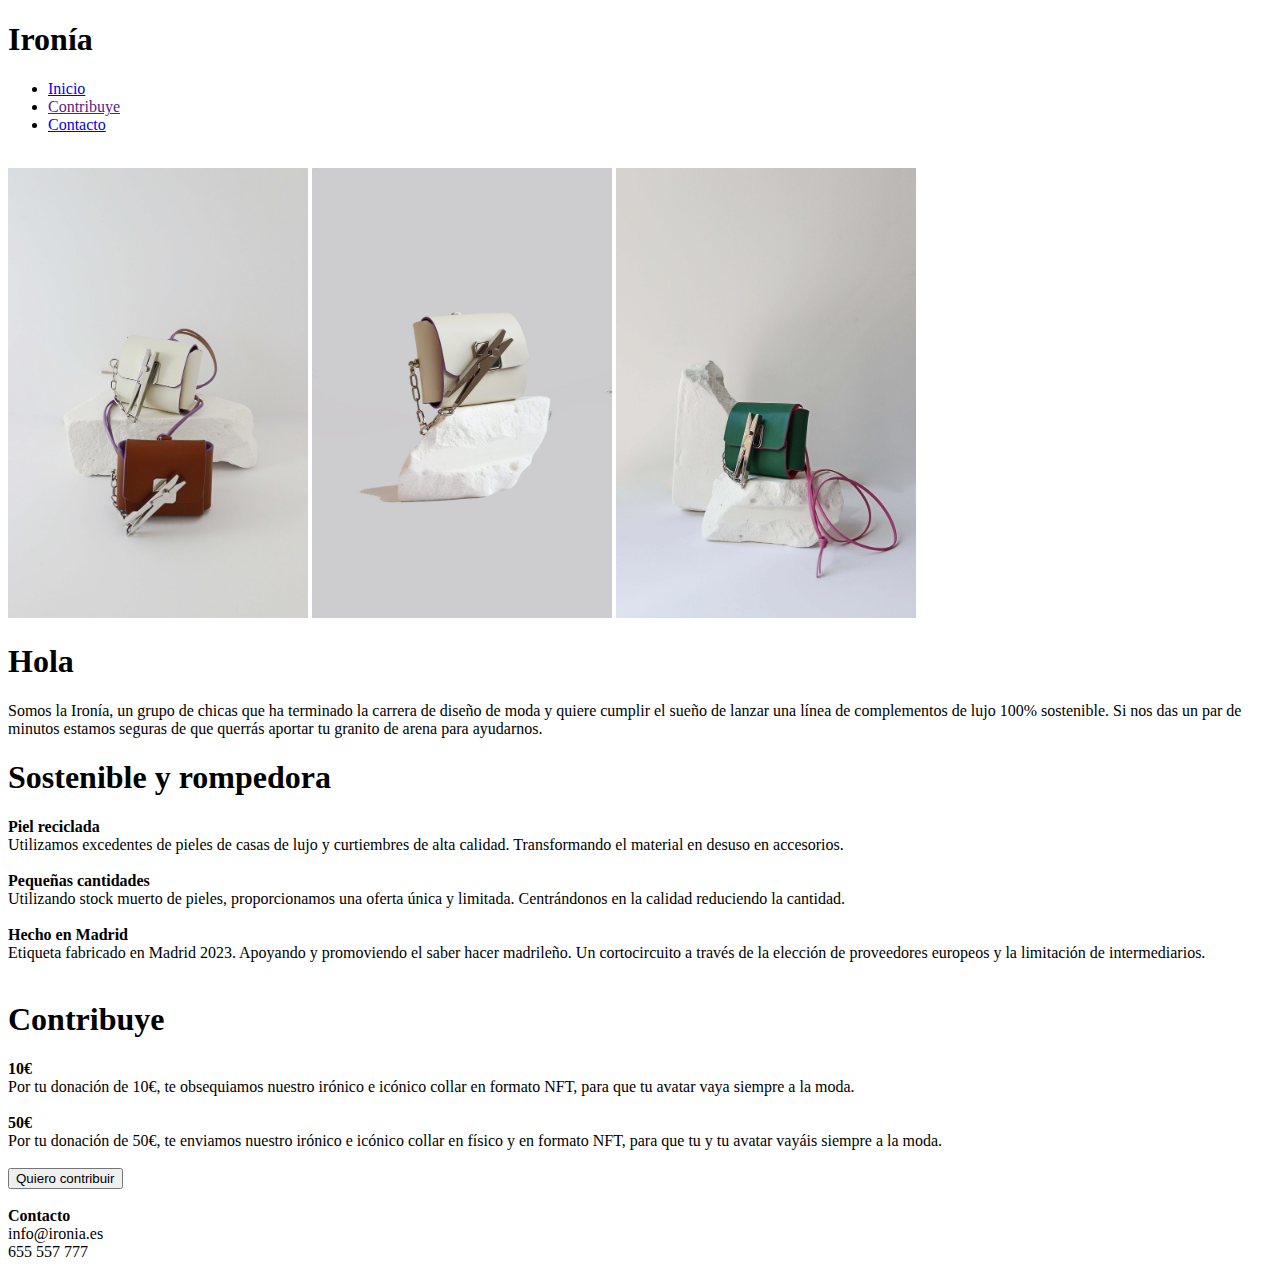
==== index.html @ 9334d18c "inicial crowd" ====
<!DOCTYPE html>
<html lang="es">
  <head>
    <meta charset="utf-8" />
    <link rel="icon" type="image/x-icon" href="/logo.jpg" />
    <title>Ironía</title>
    <link rel="stylesheet" href="styles.css">
  </head>

  <body>
    <header>
      <div class="subt"> <h1>Ironía </h1></div> 
      <nav>
        <ul>
          <li> <a href="#top"> Inicio </a> </li>
          <li> <a href="" target="_blank"> Contribuye </a> </li>
          <li> <a href="mailto:info@ironia.es"> Contacto</a> </li>
        </ul>
      </nav>
      <br/>
    </header>

    <main>
        <div class="fotos">
            <img src="/2.jpg" alt="2"/ width="300px">
            <img src="/3.jpg" alt="2"/ width="300px">
            <img src="/4.jpg" alt="2"/ width="300px">
        </div>

        <div class="hola">
            <h1>Hola</h1>
        </div>
        <div> Somos la Ironía, un grupo de chicas que ha terminado la carrera de diseño de moda y 
            quiere cumplir el sueño de lanzar una línea de complementos de lujo
            100% sostenible. Si nos das un par de minutos
            estamos seguras de que querrás aportar tu granito de arena para ayudarnos. </div>

        <div class="lema">
            <h1>Sostenible y rompedora</h1>
        </div>
        <div class="container1">
            <div class="rtb"> <b>Piel reciclada </b> </div>
            <div>  Utilizamos excedentes de pieles de casas de lujo y curtiembres de alta calidad. 
               Transformando el material en desuso en accesorios. </div>
            </br>
            <div class="rtb"> <b> Pequeñas cantidades </b> </div>
            <div>  Utilizando stock muerto de pieles, proporcionamos una oferta única y limitada.  
               Centrándonos en la calidad reduciendo la cantidad. </div>    
            </br>    
            <div class="rtb"> <b> Hecho en Madrid </b> </div>
            <div>  Etiqueta fabricado en Madrid 2023.
               Apoyando y promoviendo el saber hacer madrileño. Un cortocircuito a través de la elección 
               de proveedores europeos y la limitación de intermediarios.</div>
            </br>
        </div>

        <div> <h1>Contribuye</h1> </div>
        <div class="euro"> <b>10€ </b> </div>
        <div> Por tu donación de 10€, te obsequiamos nuestro irónico e icónico collar en formato NFT, 
            para que tu avatar vaya siempre a la moda.  </div>
        </br>
        <div class="euro"> <b>50€ </b> </div>
        <div> Por tu donación de 50€, te enviamos nuestro irónico e icónico collar en físico y en formato NFT, 
                para que tu y tu avatar vayáis siempre a la moda.  </div>    
        </br>
        <button onclick="/form.html"> Quiero contribuir </button>
        </br>
    </main>

    <footer>
    </br>
        <div> <b>Contacto </b>  </div>
        <div> info@ironia.es </div>
        <div> 655 557 777 </div>  
    </br>
    </footer>

    </body>
</html>
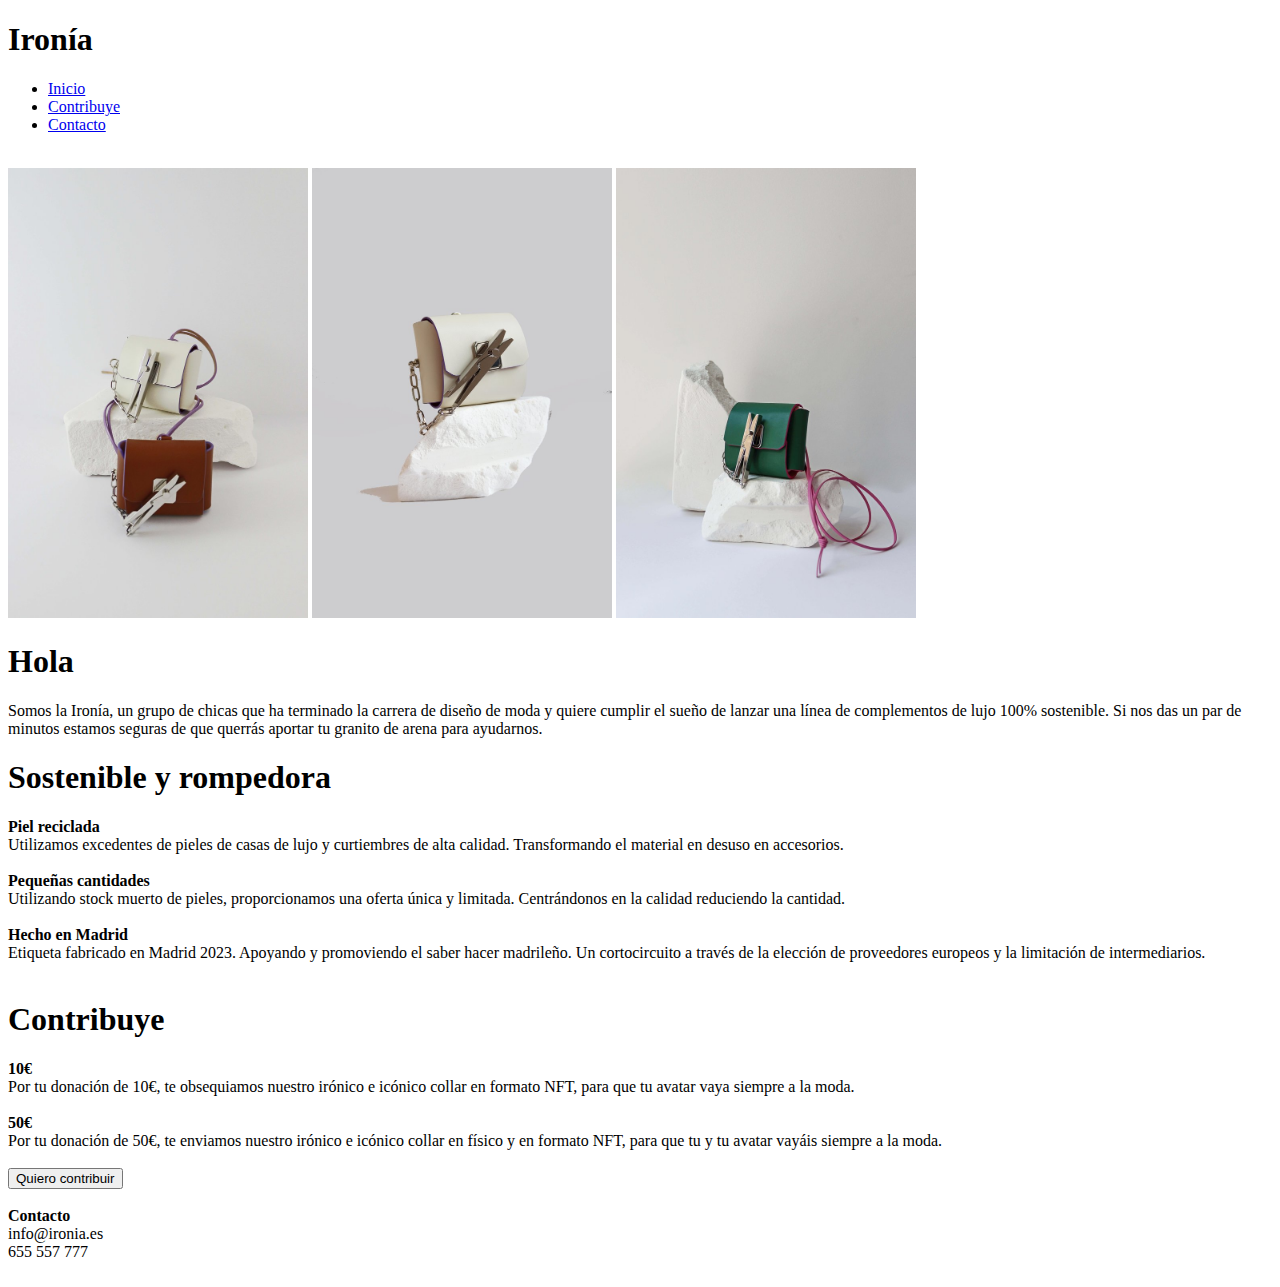
==== commit 32b52796: "ok" ====
--- a/index.html
+++ b/index.html
@@ -13,7 +13,7 @@
       <nav>
         <ul>
           <li> <a href="#top"> Inicio </a> </li>
-          <li> <a href="" target="_blank"> Contribuye </a> </li>
+          <li> <a href="/form.html" target="_blank"> Contribuye </a> </li>
           <li> <a href="mailto:info@ironia.es"> Contacto</a> </li>
         </ul>
       </nav>
@@ -63,7 +63,7 @@
         <div> Por tu donación de 50€, te enviamos nuestro irónico e icónico collar en físico y en formato NFT, 
                 para que tu y tu avatar vayáis siempre a la moda.  </div>    
         </br>
-        <button onclick="/form.html"> Quiero contribuir </button>
+        <a href="/form.html"> <button> Quiero contribuir </button> </a>
         </br>
     </main>
 
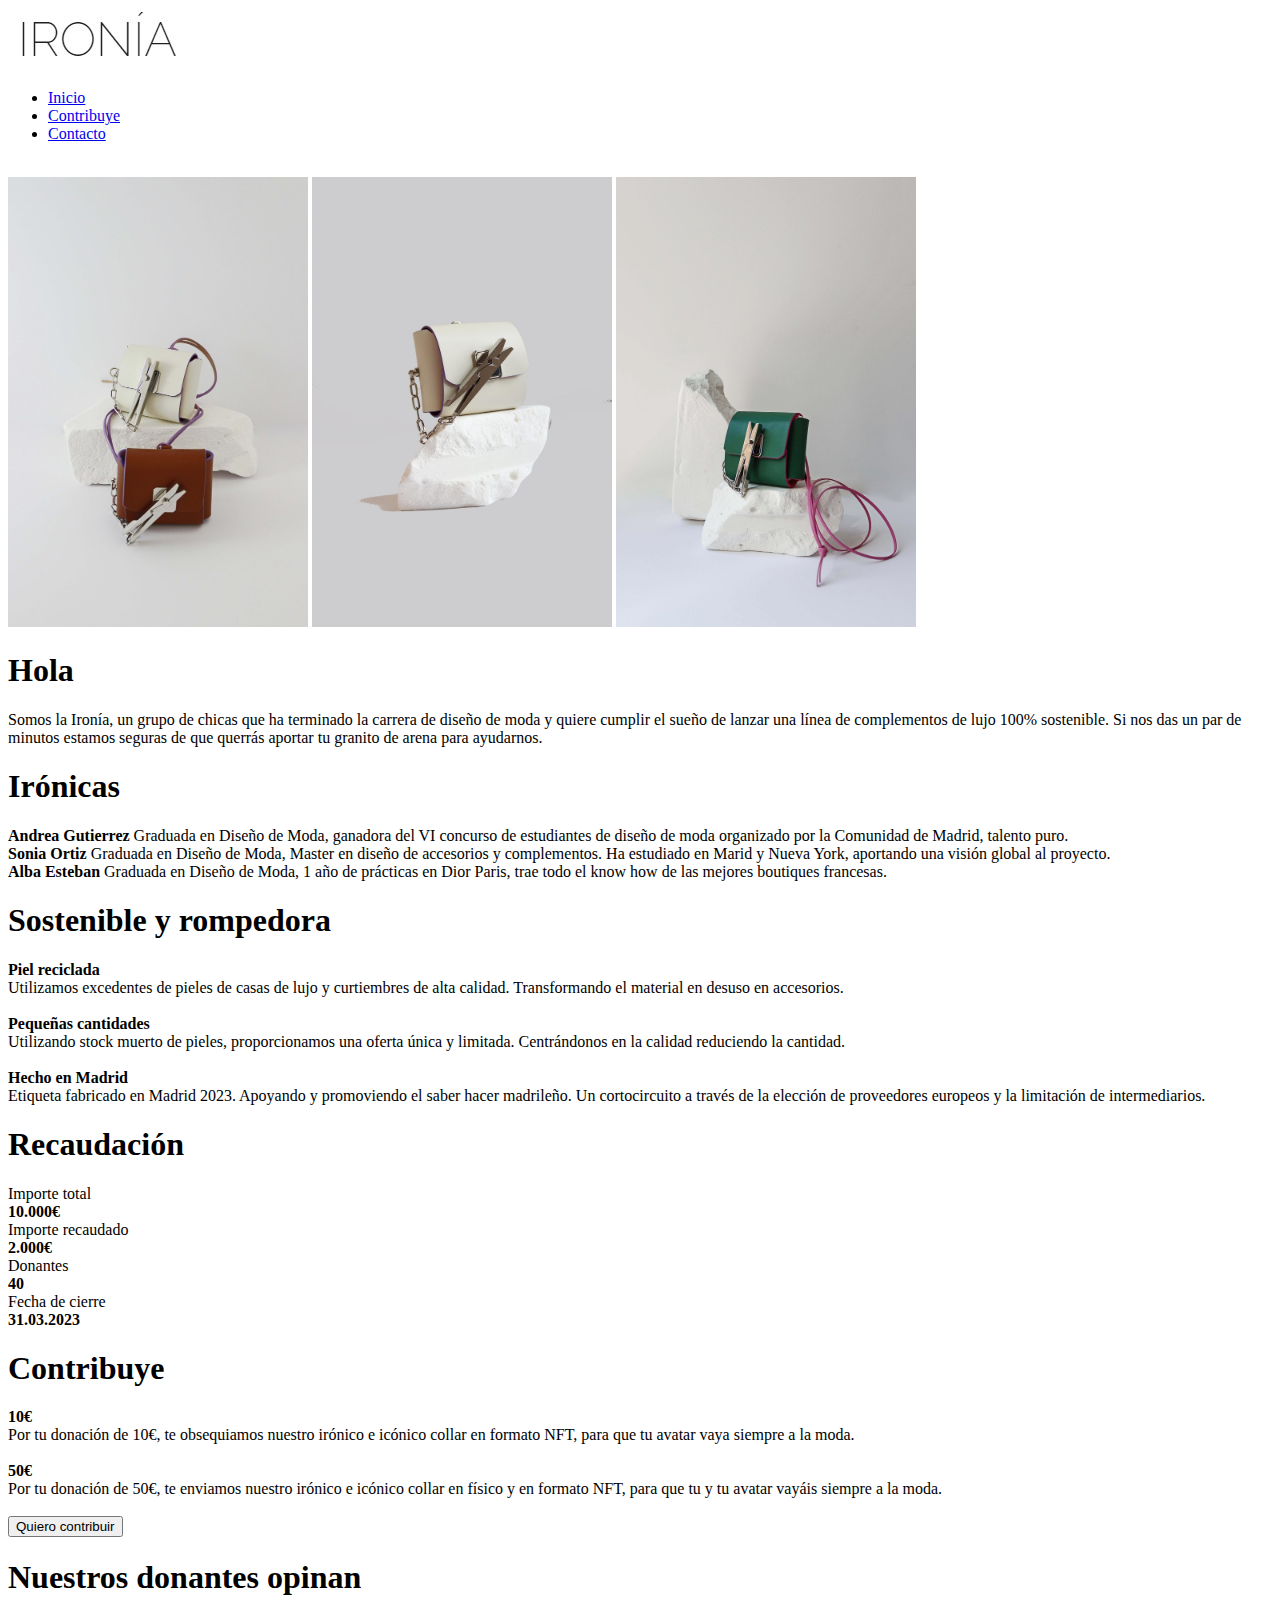
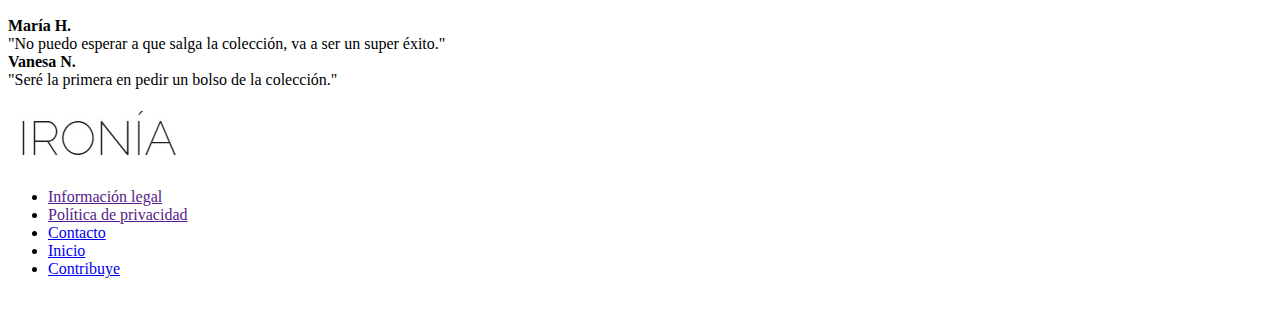
==== commit f80dd837: "info completa" ====
--- a/index.html
+++ b/index.html
@@ -9,7 +9,7 @@
 
   <body>
     <header>
-      <div class="subt"> <h1>Ironía </h1></div> 
+      <img src="./ironia upper.jpg" alt="logo"/> 
       <nav>
         <ul>
           <li> <a href="#top"> Inicio </a> </li>
@@ -21,23 +21,32 @@
     </header>
 
     <main>
-        <div class="fotos">
-            <img src="/2.jpg" alt="2"/ width="300px">
-            <img src="/3.jpg" alt="2"/ width="300px">
-            <img src="/4.jpg" alt="2"/ width="300px">
-        </div>
+      <div class="fotos">
+        <img src="/2.jpg" alt="2"/ width="300px">
+        <img src="/3.jpg" alt="2"/ width="300px">
+        <img src="/4.jpg" alt="2"/ width="300px">
+      </div>
 
-        <div class="hola">
-            <h1>Hola</h1>
-        </div>
+      <div class="hola">
+        <div class="subt"> <h1>Hola</h1> </div>
         <div> Somos la Ironía, un grupo de chicas que ha terminado la carrera de diseño de moda y 
             quiere cumplir el sueño de lanzar una línea de complementos de lujo
             100% sostenible. Si nos das un par de minutos
             estamos seguras de que querrás aportar tu granito de arena para ayudarnos. </div>
+      </div>
 
-        <div class="lema">
-            <h1>Sostenible y rompedora</h1>
-        </div>
+      <div class="ironicas">
+        <div class="subt"><h1>Irónicas</h1></div>
+        <div> <b>Andrea Gutierrez</b> Graduada en Diseño de Moda, ganadora del VI concurso 
+          de estudiantes de diseño de moda organizado por la Comunidad de Madrid, talento puro. </div>    
+        <div> <b>Sonia Ortiz</b> Graduada en Diseño de Moda, Master en diseño de accesorios y complementos.
+        Ha estudiado en Marid y Nueva York, aportando una visión global al proyecto. </div>   
+        <div> <b> Alba Esteban </b> Graduada en Diseño de Moda, 1 año de prácticas en Dior Paris,
+        trae todo el know how de las mejores boutiques francesas. </div>   
+      </div>
+
+      <div class="lema">
+        <div class="subt"><h1>Sostenible y rompedora</h1></div>
         <div class="container1">
             <div class="rtb"> <b>Piel reciclada </b> </div>
             <div>  Utilizamos excedentes de pieles de casas de lujo y curtiembres de alta calidad. 
@@ -48,30 +57,64 @@
                Centrándonos en la calidad reduciendo la cantidad. </div>    
             </br>    
             <div class="rtb"> <b> Hecho en Madrid </b> </div>
-            <div>  Etiqueta fabricado en Madrid 2023.
+            <div> Etiqueta fabricado en Madrid 2023.
                Apoyando y promoviendo el saber hacer madrileño. Un cortocircuito a través de la elección 
                de proveedores europeos y la limitación de intermediarios.</div>
-            </br>
         </div>
+      </div>
 
-        <div> <h1>Contribuye</h1> </div>
-        <div class="euro"> <b>10€ </b> </div>
-        <div> Por tu donación de 10€, te obsequiamos nuestro irónico e icónico collar en formato NFT, 
-            para que tu avatar vaya siempre a la moda.  </div>
-        </br>
-        <div class="euro"> <b>50€ </b> </div>
-        <div> Por tu donación de 50€, te enviamos nuestro irónico e icónico collar en físico y en formato NFT, 
-                para que tu y tu avatar vayáis siempre a la moda.  </div>    
-        </br>
-        <a href="/form.html"> <button> Quiero contribuir </button> </a>
-        </br>
+      <div class="recaudacion">
+        <div class="subt"> <h1>Recaudación</h1> </div>
+        <div class="container2">
+          <div> Importe total </div>
+          <div class="euro"> <b>10.000€ </b> </div>
+          <div> Importe recaudado </div>
+          <div class="euro"> <b>2.000€ </b> </div>
+          <div> Donantes </div>
+          <div class="euro"> <b>40</b> </div>
+          <div> Fecha de cierre </div>
+          <div class="euro"> <b> 31.03.2023 </b> </div>
+        </div>
+      </div>
+
+      <div class="contribuye">
+        <div class="subt"> <h1>Contribuye</h1> </div>
+        <div class="container2">
+          <div class="euro"> <b>10€ </b> </div>
+          <div> Por tu donación de 10€, te obsequiamos nuestro irónico e icónico collar en formato NFT, 
+          para que tu avatar vaya siempre a la moda.  </div>
+          </br>
+          <div class="euro"> <b>50€ </b> </div>
+          <div> Por tu donación de 50€, te enviamos nuestro irónico e icónico collar en físico y en formato NFT, 
+          para que tu y tu avatar vayáis siempre a la moda.  </div>    
+          </br>
+          <a href="/form.html"> <button> Quiero contribuir </button> </a>
+          </br>
+        </div>
+      </div>
+
+      <div class="donantes">
+        <div class="subt"> <h1>Nuestros donantes opinan </h1> </div>
+        <div class="container2">
+          <div class="euro"> <b>María H. </b> </div>
+          <div> "No puedo esperar a que salga la colección, va a ser un super éxito." </div>
+          <div class="euro"> <b>Vanesa N. </b> </div>
+          <div> "Seré la primera en pedir un bolso de la colección." </div>
+
     </main>
 
     <footer>
     </br>
-        <div> <b>Contacto </b>  </div>
-        <div> info@ironia.es </div>
-        <div> 655 557 777 </div>  
+        <div> 
+          <img src="./ironia upper.jpg" alt="logo"/> 
+          <ul>
+            <li> <a href=""> Información legal </a> </li>
+            <li> <a href=""> Política de privacidad </a> </li>
+            <li> <a href="mailto:info@ironia.es"> Contacto</a> </li>
+            <li> <a href="#top"> Inicio </a> </li>
+            <li> <a href="/form.html" target="_blank"> Contribuye </a> </li>
+          </ul>
+        </div>
     </br>
     </footer>
 
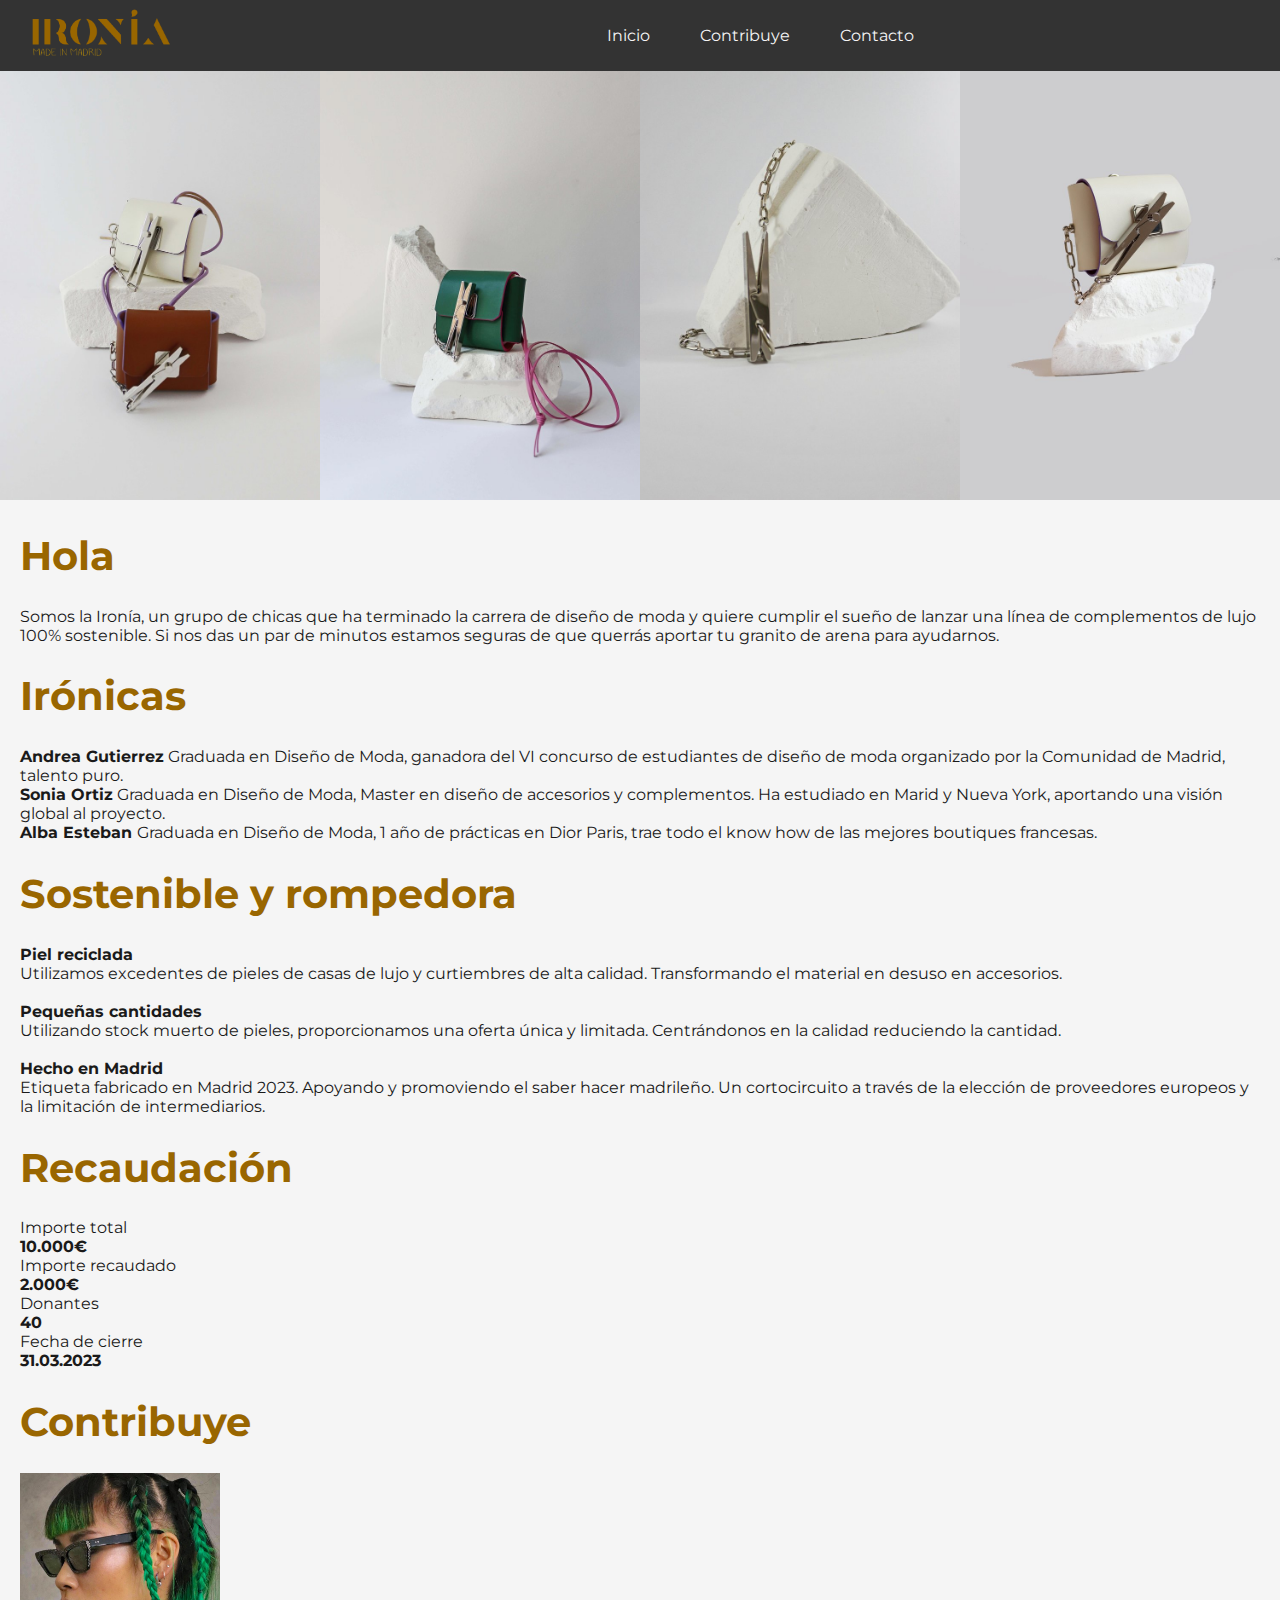
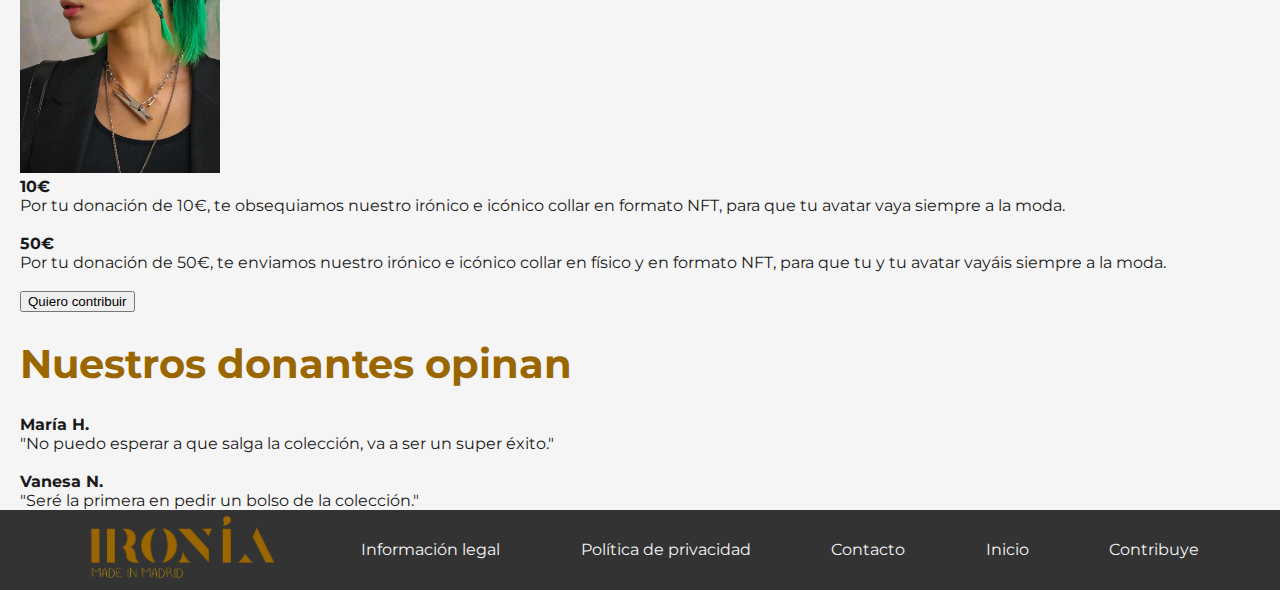
==== commit ca7df8d8: "1pm" ====
--- a/index.html
+++ b/index.html
@@ -2,14 +2,14 @@
 <html lang="es">
   <head>
     <meta charset="utf-8" />
-    <link rel="icon" type="image/x-icon" href="/logo.jpg" />
-    <title>Ironía</title>
+    <link rel="icon" type="image/x-icon" href="/logo corto.png" />
+    <title>IRONÍA</title>
     <link rel="stylesheet" href="styles.css">
   </head>
 
   <body>
     <header>
-      <img src="./ironia upper.jpg" alt="logo"/> 
+      <div class="nombre"> <img src="./logo3.png" alt="logo" width="150px"/> </div>
       <nav>
         <ul>
           <li> <a href="#top"> Inicio </a> </li>
@@ -22,9 +22,10 @@
 
     <main>
       <div class="fotos">
-        <img src="/2.jpg" alt="2"/ width="300px">
-        <img src="/3.jpg" alt="2"/ width="300px">
-        <img src="/4.jpg" alt="2"/ width="300px">
+        <div class="column"> <img src="/2.jpg" alt="2" style="width:100%"/> </div>
+        <div class="column"><img src="/4.jpg" alt="4" style="width:100%"/> </div>
+        <div class="column"><img src="/6.jpg" alt="6" style="width:100%"/> </div>
+        <div class="column"><img src="/3.jpg" alt="3" style="width:100%"/> </div>
       </div>
 
       <div class="hola">
@@ -80,6 +81,7 @@
       <div class="contribuye">
         <div class="subt"> <h1>Contribuye</h1> </div>
         <div class="container2">
+          <img src="/5.jpg" alt="collar" width="200px"/>
           <div class="euro"> <b>10€ </b> </div>
           <div> Por tu donación de 10€, te obsequiamos nuestro irónico e icónico collar en formato NFT, 
           para que tu avatar vaya siempre a la moda.  </div>
@@ -98,6 +100,7 @@
         <div class="container2">
           <div class="euro"> <b>María H. </b> </div>
           <div> "No puedo esperar a que salga la colección, va a ser un super éxito." </div>
+          </br>
           <div class="euro"> <b>Vanesa N. </b> </div>
           <div> "Seré la primera en pedir un bolso de la colección." </div>
 
@@ -105,16 +108,12 @@
 
     <footer>
     </br>
-        <div> 
-          <img src="./ironia upper.jpg" alt="logo"/> 
-          <ul>
-            <li> <a href=""> Información legal </a> </li>
-            <li> <a href=""> Política de privacidad </a> </li>
-            <li> <a href="mailto:info@ironia.es"> Contacto</a> </li>
-            <li> <a href="#top"> Inicio </a> </li>
-            <li> <a href="/form.html" target="_blank"> Contribuye </a> </li>
-          </ul>
-        </div>
+        <div> <img src="./logo3.png" alt="logo" width="200px"/> </div>
+        <div class="foot"> <a href=""> Información legal </a> </div>
+        <div class="foot"> <a href=""> Política de privacidad </a> </div>
+        <div class="foot"><a href="mailto:info@ironia.es"> Contacto</a> </div> 
+        <div class="foot"> <a href="#top"> Inicio </a> </div>
+        <div class="foot"> <a href="/form.html" target="_blank"> Contribuye </a> </div>
     </br>
     </footer>
 
--- a/styles.css
+++ b/styles.css
@@ -0,0 +1,121 @@
+@import url('https://fonts.googleapis.com/css2?family=Montserrat:wght@300&family=Raleway:wght@200&display=swap');
+
+::-webkit-scrollbar {
+    width: 5px;
+    background: #e4e9f2;
+}
+
+::-webkit-scrollbar-track {
+    background: #e4e9f2; 
+}
+
+::-webkit-scrollbar-thumb {
+    background: whitesmoke; 
+}
+
+::-webkit-scrollbar-thumb:hover {
+    background: #bf9c8f; 
+}
+
+
+body{
+    background-color: whitesmoke; 
+    color: #1a1a1a; 
+    font-family: 'Montserrat', sans-serif;
+    margin: 0px 0px 0px 0px;
+}
+
+ul{
+    display: flex;
+    flex-direction: row;
+    Justify-content: space-between;
+    gap: 50px;
+    list-style: none;
+}
+
+li:hover{
+    font-weight: bold;
+    }
+
+header{
+    display: flex;
+    flex-direction: row;
+    Justify-content: space-between;
+    align-items: center;
+    align-content: center;
+    background-color:#333333;
+    padding-left: 20px;
+    color:whitesmoke;
+    height:fit-content;
+    position:fixed;
+    top:0;
+    width:100%;
+}    
+
+a{
+    color:whitesmoke;
+    text-decoration:none;
+    }
+
+.nombre{
+    padding:5px 5px;
+}
+
+.column{
+float:left;
+width:25%;
+padding:0px;
+}
+
+.fotos{
+    display:flex;
+    flex-direction:row;
+    Justify-content: flex-start;
+    align-items: center;
+    align-content: stretch;
+    margin-top:20px;
+    object-fit:contain;
+    }
+
+.subt{
+    color:#996600;
+    font-weight: bold;
+    font-size: 20px;
+}
+
+.hola{
+    margin:0px 20px 0px 20px;
+}
+
+.ironicas{
+    margin:0px 20px 0px 20px;
+}
+
+.lema{
+    margin:0px 20px 0px 20px;
+}
+
+.recaudacion{
+    margin:0px 20px 0px 20px;
+}
+
+.contribuye{
+    margin:0px 20px 0px 20px;
+}
+
+.donantes{
+    margin:0px 20px 0px 20px;
+}
+
+footer{
+    display: flex;
+    flex-direction: row;
+    Justify-content: space-between;
+    align-items: center;
+    align-content: center;
+    background-color:#333333;
+    padding:0px 20px 0px 0px;
+    color:whitesmoke;
+    height:fit-content;
+    width:100%;
+}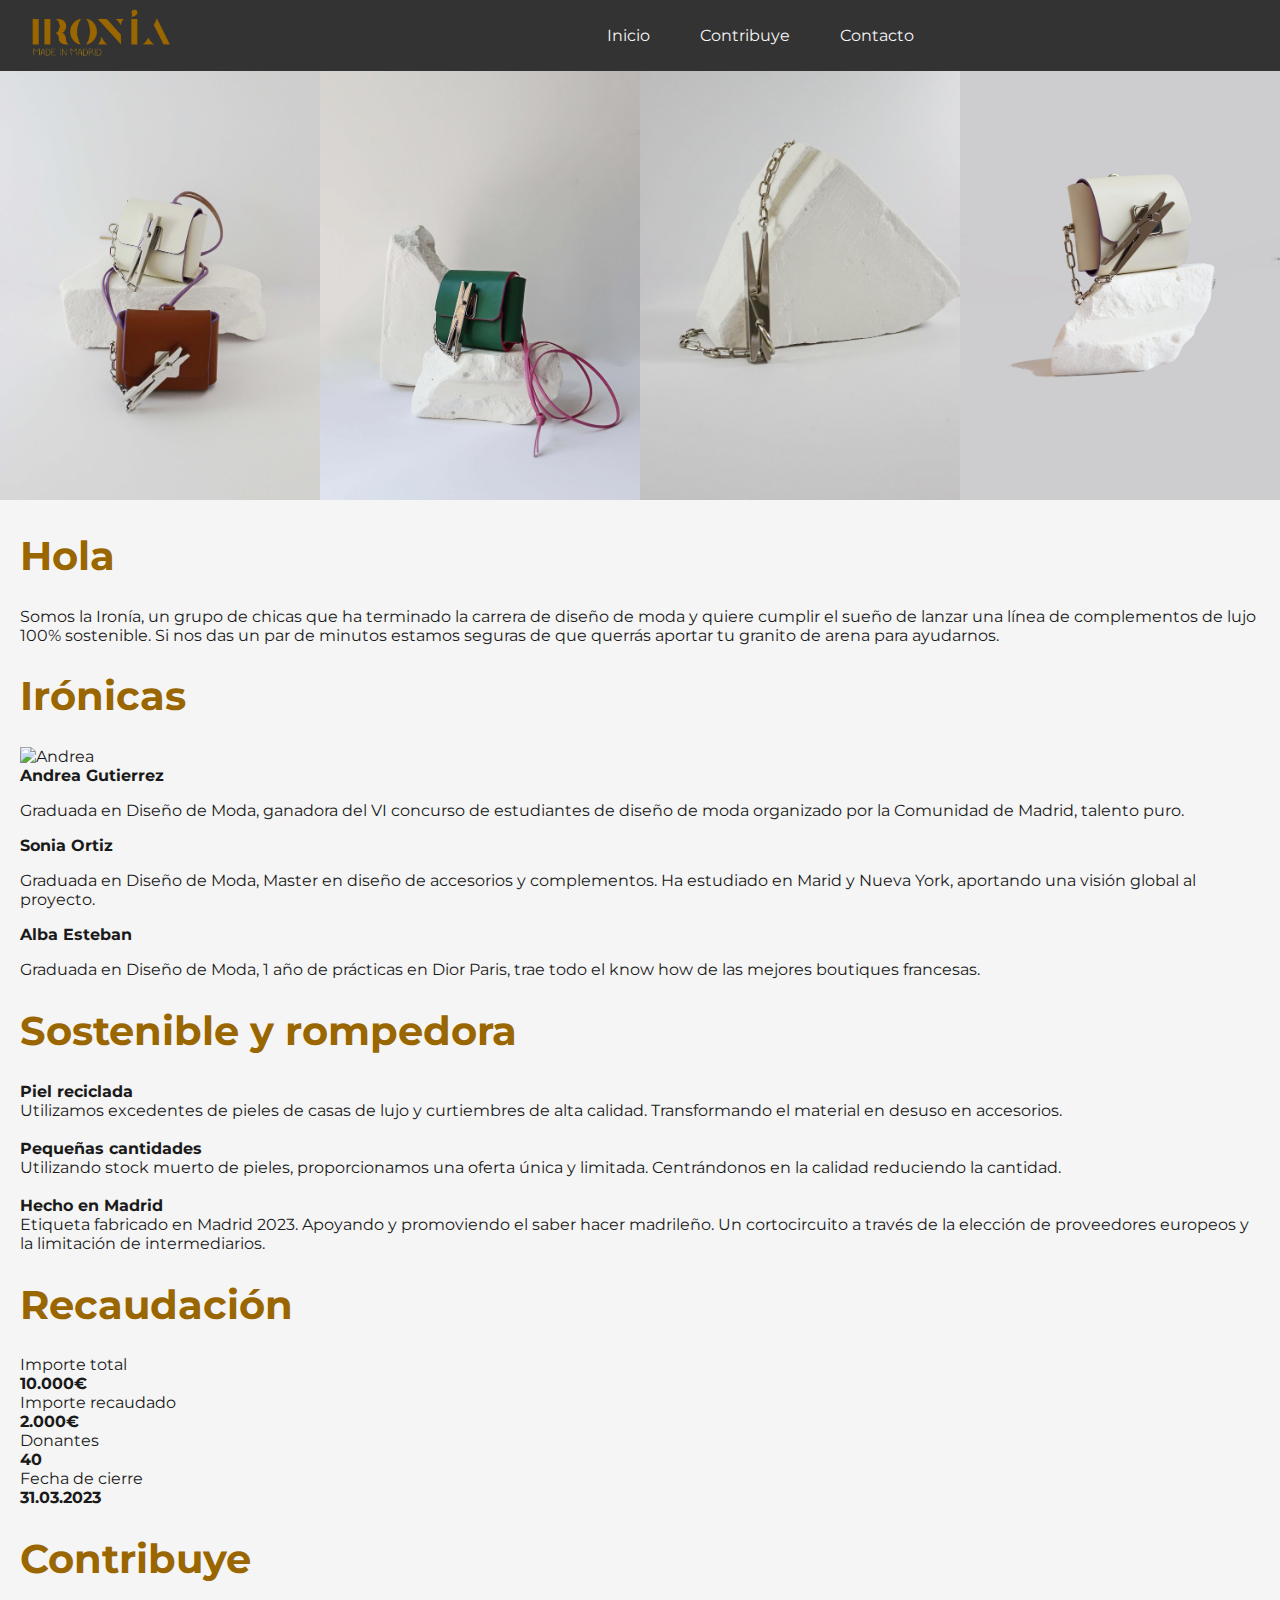
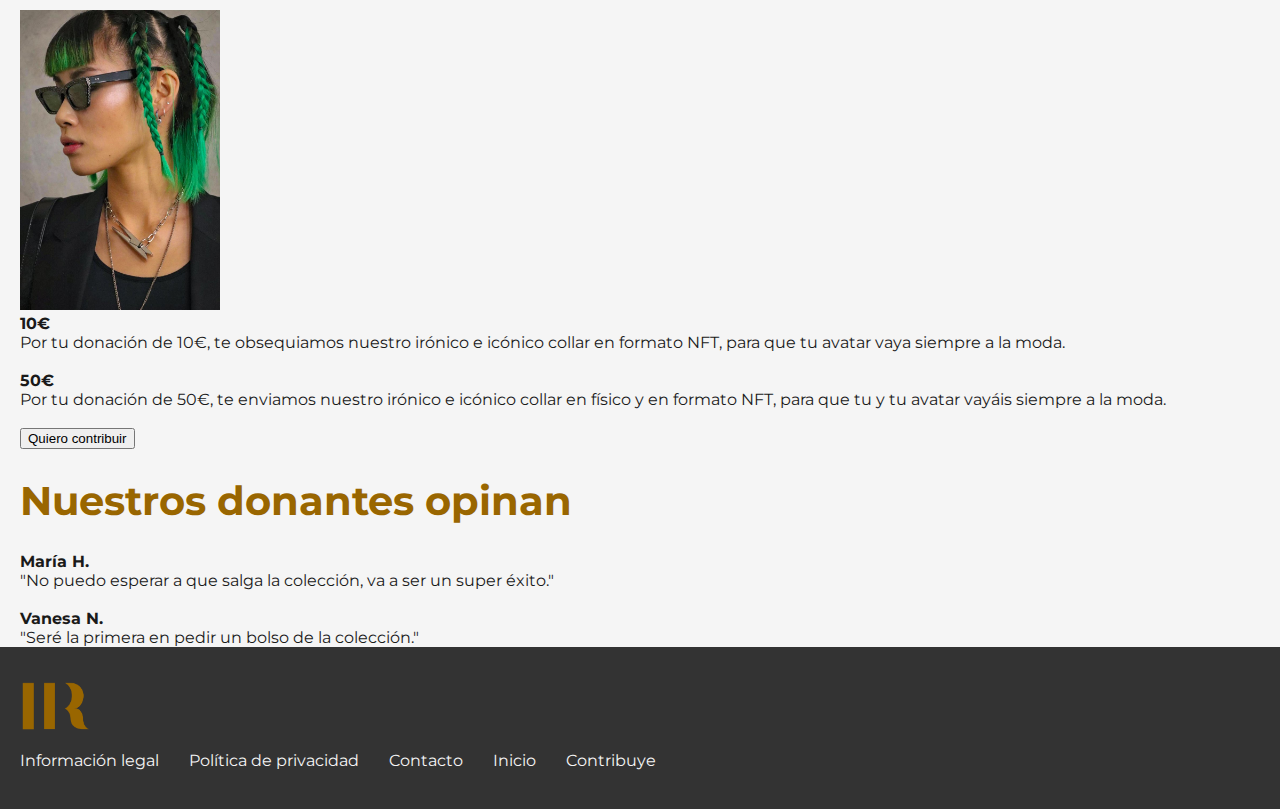
==== commit b30b6a94: "iron" ====
--- a/index.html
+++ b/index.html
@@ -38,12 +38,24 @@
 
       <div class="ironicas">
         <div class="subt"><h1>Irónicas</h1></div>
-        <div> <b>Andrea Gutierrez</b> Graduada en Diseño de Moda, ganadora del VI concurso 
-          de estudiantes de diseño de moda organizado por la Comunidad de Madrid, talento puro. </div>    
-        <div> <b>Sonia Ortiz</b> Graduada en Diseño de Moda, Master en diseño de accesorios y complementos.
-        Ha estudiado en Marid y Nueva York, aportando una visión global al proyecto. </div>   
-        <div> <b> Alba Esteban </b> Graduada en Diseño de Moda, 1 año de prácticas en Dior Paris,
-        trae todo el know how de las mejores boutiques francesas. </div>   
+
+        <div class="card">
+          <img src="" alt="Andrea" style="width:100%"/>
+          <div class="title"> <b>Andrea Gutierrez</b> 
+              <p> Graduada en Diseño de Moda, ganadora del VI concurso de estudiantes 
+                de diseño de moda organizado por la Comunidad de Madrid, talento puro.</p> 
+          </div>    
+
+          <div class="title"> <b>Sonia Ortiz</b> 
+              <p>Graduada en Diseño de Moda, Master en diseño de accesorios y complementos.
+              Ha estudiado en Marid y Nueva York, aportando una visión global al proyecto.</p> 
+          </div> 
+
+          <div class="title"> <b> Alba Esteban </b> 
+            <p>Graduada en Diseño de Moda, 1 año de prácticas en Dior Paris,
+            trae todo el know how de las mejores boutiques francesas. </p> 
+          </div>   
+        </div>
       </div>
 
       <div class="lema">
@@ -108,12 +120,14 @@
 
     <footer>
     </br>
-        <div> <img src="./logo3.png" alt="logo" width="200px"/> </div>
-        <div class="foot"> <a href=""> Información legal </a> </div>
-        <div class="foot"> <a href=""> Política de privacidad </a> </div>
-        <div class="foot"><a href="mailto:info@ironia.es"> Contacto</a> </div> 
-        <div class="foot"> <a href="#top"> Inicio </a> </div>
-        <div class="foot"> <a href="/form.html" target="_blank"> Contribuye </a> </div>
+        <div class="nombre"> <img src="./logo corto.png" alt="logo" width="100px"/> </div>
+        <div class="container3">
+          <div class="foot"> <a href=""> Información legal </a> </div>
+          <div class="foot"> <a href=""> Política de privacidad </a> </div>
+          <div class="foot"><a href="mailto:info@ironia.es"> Contacto</a> </div> 
+          <div class="foot"> <a href="#top"> Inicio </a> </div>
+          <div class="foot"> <a href="/form.html" target="_blank"> Contribuye </a> </div>
+      </div>
     </br>
     </footer>
 
--- a/styles.css
+++ b/styles.css
@@ -108,14 +108,21 @@
 }
 
 footer{
+    background-color:#333333;
+    padding:0px 20px 0px 0px;
+    width:100%;
+}
+
+.container3{
     display: flex;
     flex-direction: row;
-    Justify-content: space-between;
+    Justify-content: flex-start;
+    gap:30px;
     align-items: center;
     align-content: center;
-    background-color:#333333;
-    padding:0px 20px 0px 0px;
-    color:whitesmoke;
-    height:fit-content;
-    width:100%;
-}+    padding:0px 20px 20px 20px;
+}
+
+.foot:hover{
+    font-weight: bold;
+    }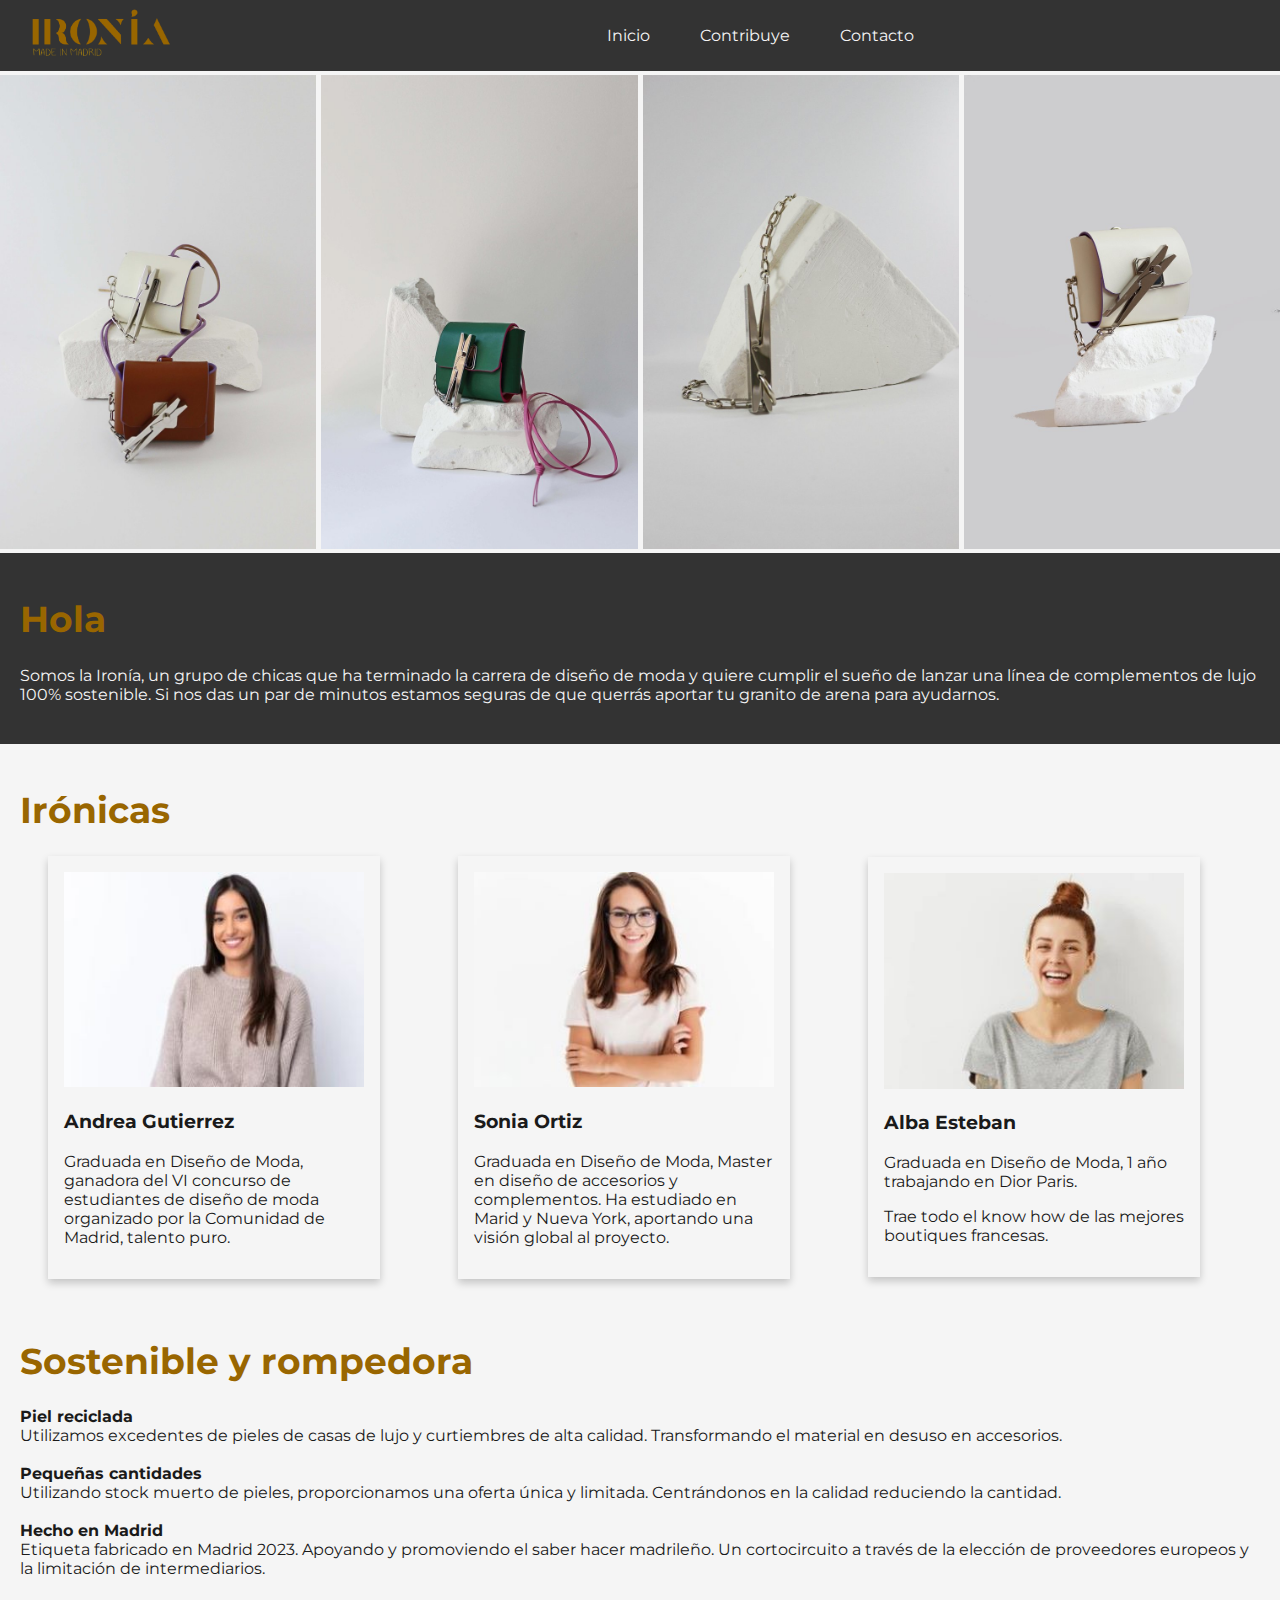
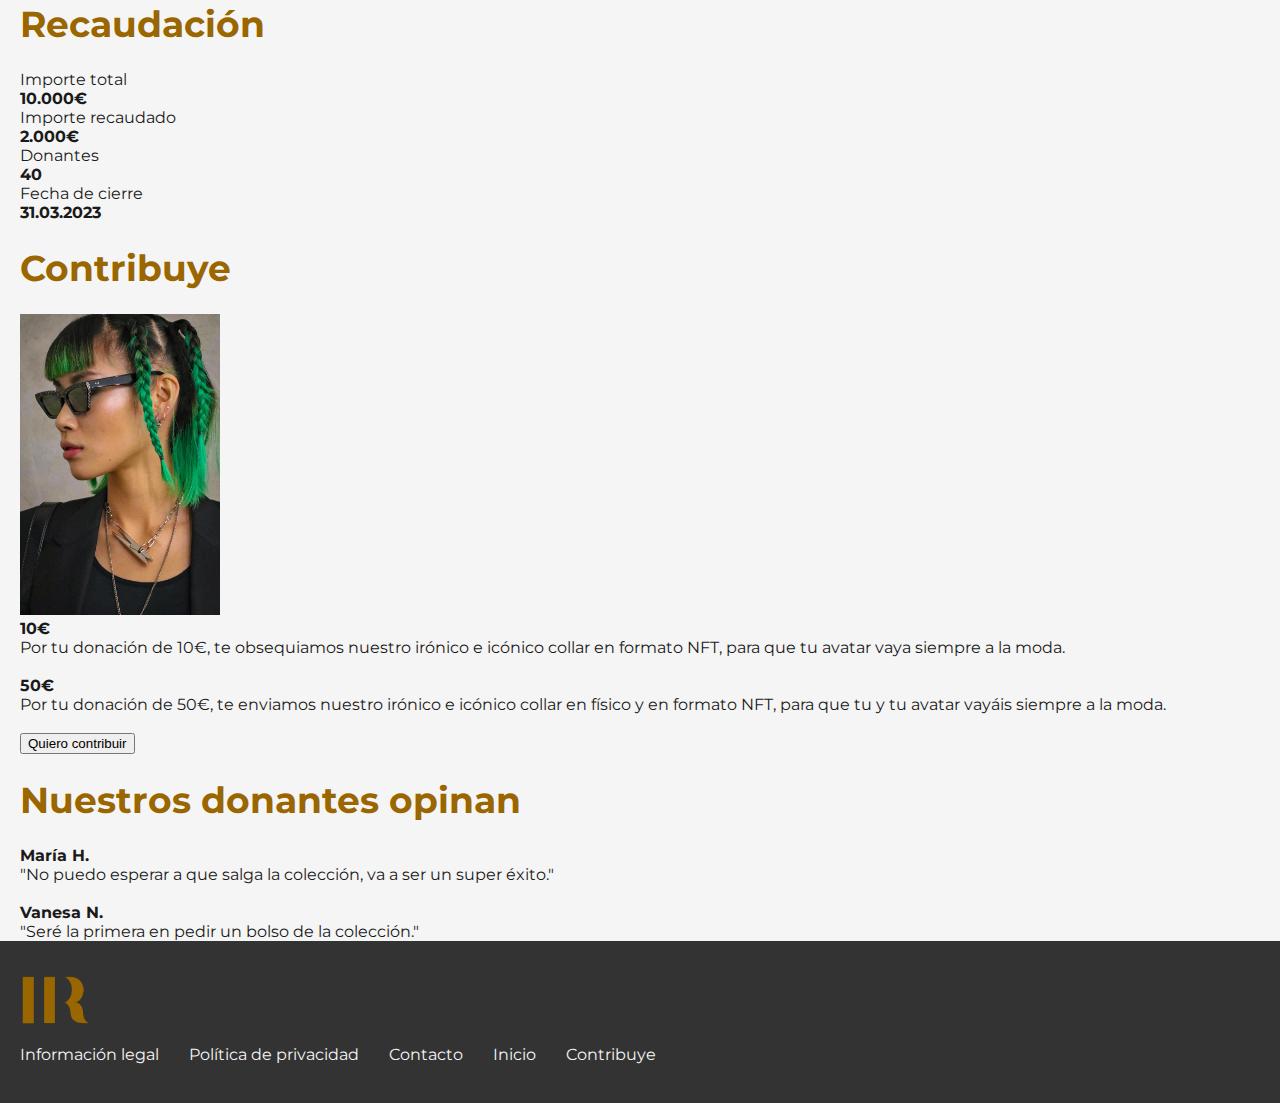
==== commit 57365921: "27.12.fin" ====
--- a/index.html
+++ b/index.html
@@ -22,7 +22,7 @@
 
     <main>
       <div class="fotos">
-        <div class="column"> <img src="/2.jpg" alt="2" style="width:100%"/> </div>
+        <div class="column"><img src="/2.jpg" alt="2" style="width:100%"/></div> 
         <div class="column"><img src="/4.jpg" alt="4" style="width:100%"/> </div>
         <div class="column"><img src="/6.jpg" alt="6" style="width:100%"/> </div>
         <div class="column"><img src="/3.jpg" alt="3" style="width:100%"/> </div>
@@ -33,34 +33,47 @@
         <div> Somos la Ironía, un grupo de chicas que ha terminado la carrera de diseño de moda y 
             quiere cumplir el sueño de lanzar una línea de complementos de lujo
             100% sostenible. Si nos das un par de minutos
-            estamos seguras de que querrás aportar tu granito de arena para ayudarnos. </div>
+            estamos seguras de que querrás aportar tu granito de arena para ayudarnos.</div>
       </div>
 
       <div class="ironicas">
         <div class="subt"><h1>Irónicas</h1></div>
-
-        <div class="card">
-          <img src="" alt="Andrea" style="width:100%"/>
-          <div class="title"> <b>Andrea Gutierrez</b> 
+        <div class="cardcontainer">
+          <div class="column2">
+            <div class="card">
+              <img src="/andrea.jpg" alt="Andrea" style="width:100%"/>
+              <div class="title"> <h3>Andrea Gutierrez</h3> 
               <p> Graduada en Diseño de Moda, ganadora del VI concurso de estudiantes 
                 de diseño de moda organizado por la Comunidad de Madrid, talento puro.</p> 
-          </div>    
+            </div>
+            </div>    
+          </div>
 
-          <div class="title"> <b>Sonia Ortiz</b> 
+          <div class="column2">
+            <div class="card">
+              <img src="/sonia.jpg" alt="Sonia" style="width:100%"/>
+              <div class="title"> <h3>Sonia Ortiz</h3> 
               <p>Graduada en Diseño de Moda, Master en diseño de accesorios y complementos.
               Ha estudiado en Marid y Nueva York, aportando una visión global al proyecto.</p> 
-          </div> 
+              </div> 
+            </div>
+          </div>
 
-          <div class="title"> <b> Alba Esteban </b> 
-            <p>Graduada en Diseño de Moda, 1 año de prácticas en Dior Paris,
-            trae todo el know how de las mejores boutiques francesas. </p> 
-          </div>   
+          <div class="column2">
+            <div class="card">
+              <img src="/alba.jpg" alt="Alba" style="width:100%"/>
+              <div class="title"> <h3> Alba Esteban </h3> 
+              <p>Graduada en Diseño de Moda, 1 año trabajando en Dior Paris.</p>
+              <p>Trae todo el know how de las mejores boutiques francesas. </p> 
+              </div>   
+            </div>
+          </div>
         </div>
       </div>
 
       <div class="lema">
-        <div class="subt"><h1>Sostenible y rompedora</h1></div>
-        <div class="container1">
+          <div class="subt"><h1>Sostenible y rompedora</h1></div>
+          <div class="container1">
             <div class="rtb"> <b>Piel reciclada </b> </div>
             <div>  Utilizamos excedentes de pieles de casas de lujo y curtiembres de alta calidad. 
                Transformando el material en desuso en accesorios. </div>
--- a/styles.css
+++ b/styles.css
@@ -14,7 +14,7 @@
 }
 
 ::-webkit-scrollbar-thumb:hover {
-    background: #bf9c8f; 
+    background: #996600; 
 }
 
 
@@ -64,7 +64,6 @@
 .column{
 float:left;
 width:25%;
-padding:0px;
 }
 
 .fotos{
@@ -73,24 +72,44 @@
     Justify-content: flex-start;
     align-items: center;
     align-content: stretch;
-    margin-top:20px;
+    margin:75px 0px 0px 0px;
     object-fit:contain;
+    gap:5px;
     }
+
 
 .subt{
     color:#996600;
     font-weight: bold;
-    font-size: 20px;
+    font-size: 18px;
 }
 
 .hola{
-    margin:0px 20px 0px 20px;
+    padding:20px 20px 40px 20px;
+    background-color: #333333;
+    color:whitesmoke;
 }
 
 .ironicas{
-    margin:0px 20px 0px 20px;
+    padding:20px 20px 0px 20px;
 }
 
+.card {
+    box-shadow: 0 4px 8px 0 rgba(0, 0, 0, 0.2);
+    padding:16px;
+    min-height:350px;
+    max-width:300px;
+  }
+
+.cardcontainer{
+    display: flex;
+    flex-direction: row;
+    Justify-content: flex-start;
+    gap:30px;
+    align-items: center;
+    align-content: center;
+    padding:0px 20px 20px 20px;
+}
 .lema{
     margin:0px 20px 0px 20px;
 }
@@ -123,6 +142,13 @@
     padding:0px 20px 20px 20px;
 }
 
+.column2{
+    float: left;
+    width: 33.3%;
+    margin-bottom: 16px;
+    padding: 0 8px;
+}
+
 .foot:hover{
     font-weight: bold;
     }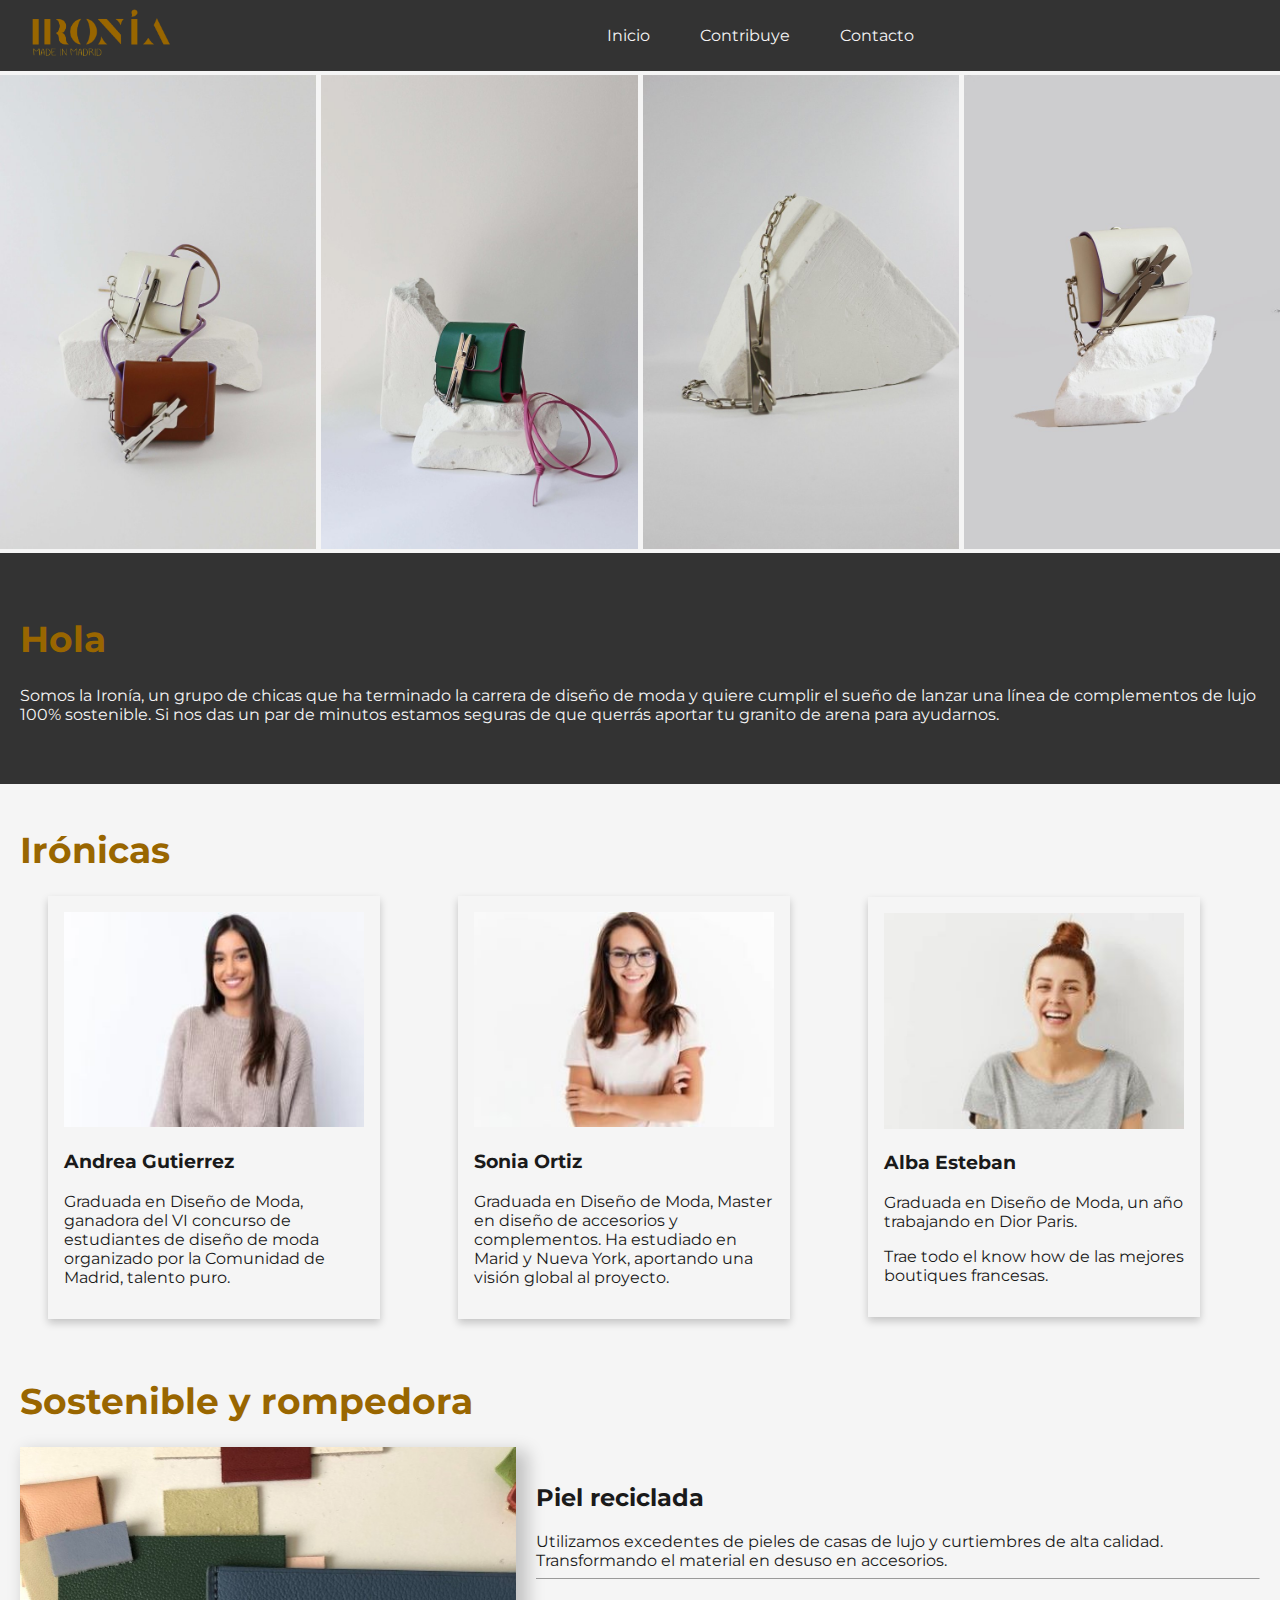
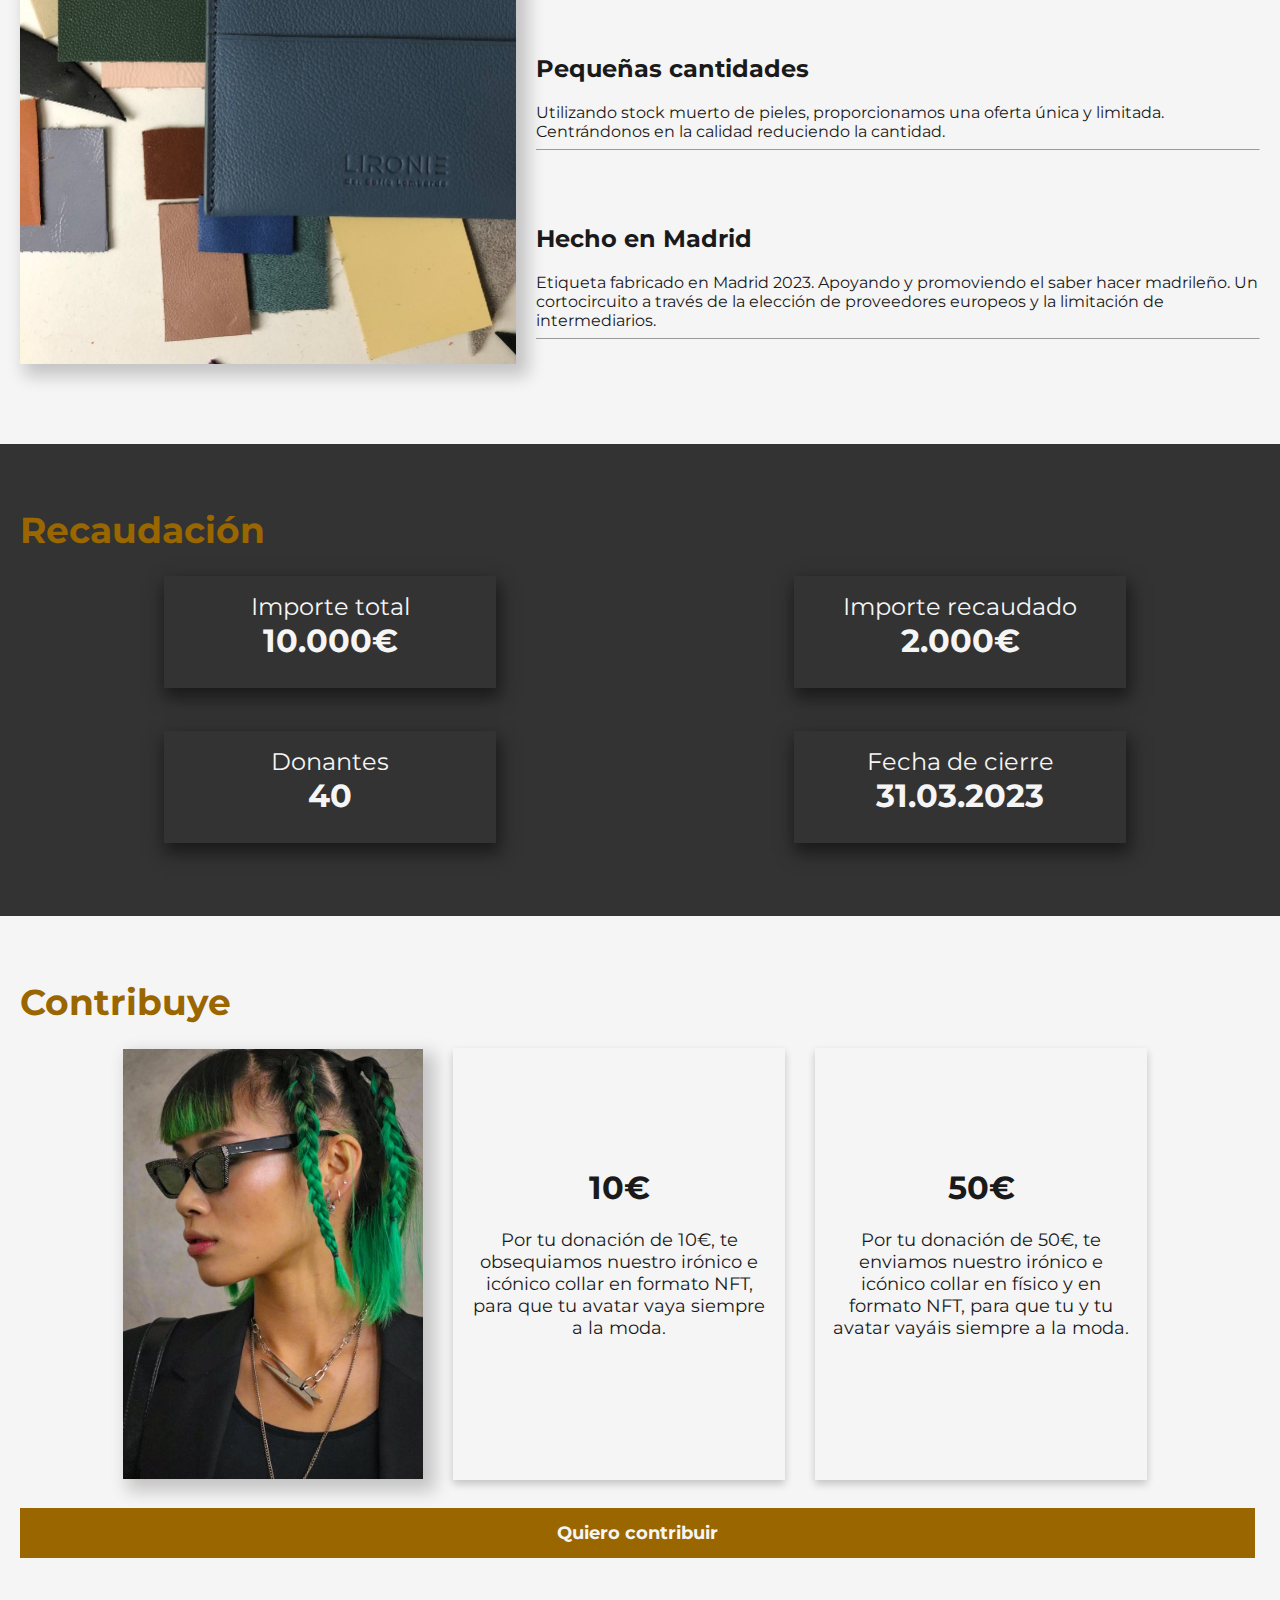
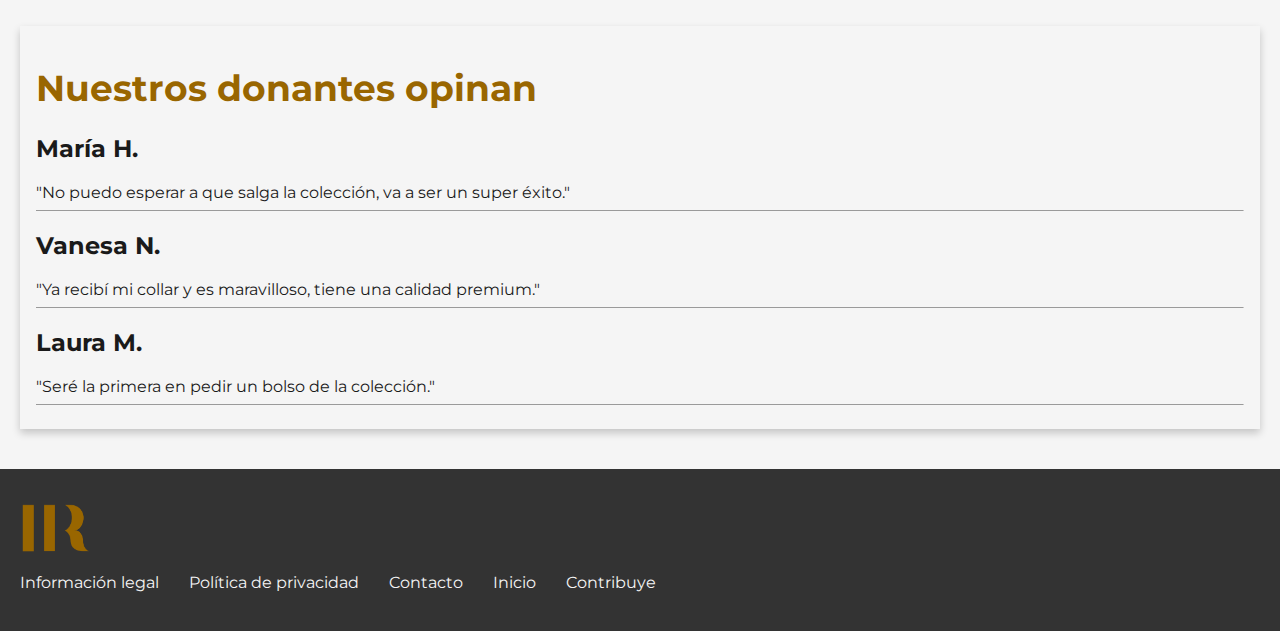
==== commit e27e3eac: "principal ok" ====
--- a/index.html
+++ b/index.html
@@ -63,7 +63,7 @@
             <div class="card">
               <img src="/alba.jpg" alt="Alba" style="width:100%"/>
               <div class="title"> <h3> Alba Esteban </h3> 
-              <p>Graduada en Diseño de Moda, 1 año trabajando en Dior Paris.</p>
+              <p>Graduada en Diseño de Moda, un año trabajando en Dior Paris.</p>
               <p>Trae todo el know how de las mejores boutiques francesas. </p> 
               </div>   
             </div>
@@ -73,68 +73,95 @@
 
       <div class="lema">
           <div class="subt"><h1>Sostenible y rompedora</h1></div>
-          <div class="container1">
-            <div class="rtb"> <b>Piel reciclada </b> </div>
-            <div>  Utilizamos excedentes de pieles de casas de lujo y curtiembres de alta calidad. 
+          <div class="leather">
+            <img src="/leather.jpeg" alt="pieles" width="40%" class="piel">
+            <div class="container1">
+              <div class="rtb"> <h2>Piel reciclada </h2> 
+              <div>  Utilizamos excedentes de pieles de casas de lujo y curtiembres de alta calidad. 
                Transformando el material en desuso en accesorios. </div>
-            </br>
-            <div class="rtb"> <b> Pequeñas cantidades </b> </div>
-            <div>  Utilizando stock muerto de pieles, proporcionamos una oferta única y limitada.  
-               Centrándonos en la calidad reduciendo la cantidad. </div>    
-            </br>    
-            <div class="rtb"> <b> Hecho en Madrid </b> </div>
-            <div> Etiqueta fabricado en Madrid 2023.
+              <hr size="1">
+              </div>
+            
+              <div class="rtb"> <h2> Pequeñas cantidades </h2> 
+              <div>  Utilizando stock muerto de pieles, proporcionamos una oferta única y limitada.  
+              Centrándonos en la calidad reduciendo la cantidad. </div>    
+              <hr size="1">
+              </div>
+
+              <div class="rtb"> <h2> Hecho en Madrid </h2>
+              <div> Etiqueta fabricado en Madrid 2023.
                Apoyando y promoviendo el saber hacer madrileño. Un cortocircuito a través de la elección 
                de proveedores europeos y la limitación de intermediarios.</div>
-        </div>
+              <hr size="1">
+              </div>
+            </div>
+          </div>
       </div>
 
       <div class="recaudacion">
         <div class="subt"> <h1>Recaudación</h1> </div>
         <div class="container2">
-          <div> Importe total </div>
-          <div class="euro"> <b>10.000€ </b> </div>
-          <div> Importe recaudado </div>
-          <div class="euro"> <b>2.000€ </b> </div>
-          <div> Donantes </div>
-          <div class="euro"> <b>40</b> </div>
-          <div> Fecha de cierre </div>
-          <div class="euro"> <b> 31.03.2023 </b> </div>
+          <div class="box">
+            <div> Importe total </div>
+            <div class="euro"> <b>10.000€ </b> </div>
+          </div>
+          <div class="box">
+            <div> Importe recaudado </div>
+            <div class="euro"> <b>2.000€ </b> </div>
+          </div>
+          <div class="box">
+            <div> Donantes </div>
+            <div class="euro"> <b>40</b> </div>
+          </div>
+          <div class="box">
+            <div> Fecha de cierre </div>
+            <div class="euro"> <b> 31.03.2023 </b> </div>
+          </div>
         </div>
       </div>
 
       <div class="contribuye">
         <div class="subt"> <h1>Contribuye</h1> </div>
-        <div class="container2">
-          <img src="/5.jpg" alt="collar" width="200px"/>
-          <div class="euro"> <b>10€ </b> </div>
-          <div> Por tu donación de 10€, te obsequiamos nuestro irónico e icónico collar en formato NFT, 
-          para que tu avatar vaya siempre a la moda.  </div>
+        <div class="container3">
+          <img src="/5.jpg" alt="collar" width="300px" height="430px" class="piel"/>
+          <div class="conteuro">
+            <div class="euro"> <b>10€ </b> </div>
+            </br>
+            <div> Por tu donación de 10€, te obsequiamos nuestro irónico e icónico collar en formato NFT, 
+            para que tu avatar vaya siempre a la moda.  </div>
           </br>
-          <div class="euro"> <b>50€ </b> </div>
-          <div> Por tu donación de 50€, te enviamos nuestro irónico e icónico collar en físico y en formato NFT, 
-          para que tu y tu avatar vayáis siempre a la moda.  </div>    
-          </br>
-          <a href="/form.html"> <button> Quiero contribuir </button> </a>
+          </div>
+          <div class="conteuro">
+            <div class="euro"> <b>50€ </b> </div>
+            </br>
+            <div> Por tu donación de 50€, te enviamos nuestro irónico e icónico collar en físico y en formato NFT, 
+            para que tu y tu avatar vayáis siempre a la moda.  </div>    
+            </br>
+          </div>
           </br>
         </div>
+        <a href="/form.html"> <button> Quiero contribuir </button> </a>
       </div>
 
       <div class="donantes">
         <div class="subt"> <h1>Nuestros donantes opinan </h1> </div>
-        <div class="container2">
-          <div class="euro"> <b>María H. </b> </div>
+        <div class="container4">
+          <div class="rtb"> <h2>María H. </h2> </div>
           <div> "No puedo esperar a que salga la colección, va a ser un super éxito." </div>
-          </br>
-          <div class="euro"> <b>Vanesa N. </b> </div>
+          <hr size="1">
+          <div class="rtb"> <h2>Vanesa N. </h2> </div>
+          <div> "Ya recibí mi collar y es maravilloso, tiene una calidad premium." </div>
+          <hr size="1">
+          <div class="rtb"> <h2>Laura M. </h2> </div>
           <div> "Seré la primera en pedir un bolso de la colección." </div>
+          <hr size="1">
 
     </main>
 
     <footer>
     </br>
         <div class="nombre"> <img src="./logo corto.png" alt="logo" width="100px"/> </div>
-        <div class="container3">
+        <div class="container5">
           <div class="foot"> <a href=""> Información legal </a> </div>
           <div class="foot"> <a href=""> Política de privacidad </a> </div>
           <div class="foot"><a href="mailto:info@ironia.es"> Contacto</a> </div> 
--- a/styles.css
+++ b/styles.css
@@ -85,7 +85,7 @@
 }
 
 .hola{
-    padding:20px 20px 40px 20px;
+    padding:40px 20px 60px 20px;
     background-color: #333333;
     color:whitesmoke;
 }
@@ -110,20 +110,105 @@
     align-content: center;
     padding:0px 20px 20px 20px;
 }
+.container1{
+    display: flex;
+    flex-direction: column;
+    Justify-content: space-evenly;
+    gap:30px;
+    align-items: center;
+    padding:0px 0px 0px 20px;
+}
+
+.leather{
+    display: flex;
+    flex-direction:row;
+}
+
+.piel{
+  box-shadow: 8px 8px 16px 4px rgba(0, 0, 0, 0.2);
+}
+
 .lema{
-    margin:0px 20px 0px 20px;
-}
+    padding:0px 20px 80px 20px;
+}
+
 
 .recaudacion{
-    margin:0px 20px 0px 20px;
+    padding:40px 20px 40px 20px;
+    background-color: #333333;
+}
+
+.container2{
+height:300px;
+display: grid;
+grid-template-columns: 50% 50%;
+grid-template-rows: 1fr 1fr;
+grid-gap:10px;
+align-content: space-evenly;
+justify-items: center;
+align-items:start;
+color:whitesmoke;
+}
+
+.box{
+font-size: 24px;
+justify-items: center;
+box-shadow: 2px 8px 16px 2px #1a1a1a;
+padding:16px;
+height:80px;
+width: 300px;
+text-align: center;
+vertical-align:middle;
+}
+
+.euro{
+    font-size: 32px;
 }
 
 .contribuye{
-    margin:0px 20px 0px 20px;
+    padding:40px 0px 40px 20px;
+}
+
+.container3{
+    display: flex;
+    flex-direction: row;
+    gap:30px;
+    align-items: center;
+    Justify-content: center;
+    padding:0px 0px 20px 0px;
+}
+
+.conteuro{
+    display:flex;
+    flex-direction: column;
+    align-items: center;
+    Justify-content: center;
+    text-align: center;
+    box-shadow: 0 4px 8px 0 rgba(0, 0, 0, 0.2);
+    padding:16px;
+    height:400px;
+    width: 300px;
+    vertical-align: middle;
+    font-size: 18px;
+}
+
+button{
+    width: 98%;
+    background-color:#996600;
+    color:whitesmoke;
+    padding: 14px 20px;
+    margin: 8px 0;
+    border: none;
+    cursor: pointer;
+    font-family: 'Montserrat', sans-serif;
+    font-size: 18px;
+    font-weight: bold;
 }
 
 .donantes{
-    margin:0px 20px 0px 20px;
+    margin:20px 20px 40px 20px;
+    box-shadow: 0 4px 8px 0 rgba(0, 0, 0, 0.2);
+    padding:16px;
 }
 
 footer{
@@ -132,7 +217,7 @@
     width:100%;
 }
 
-.container3{
+.container5{
     display: flex;
     flex-direction: row;
     Justify-content: flex-start;
